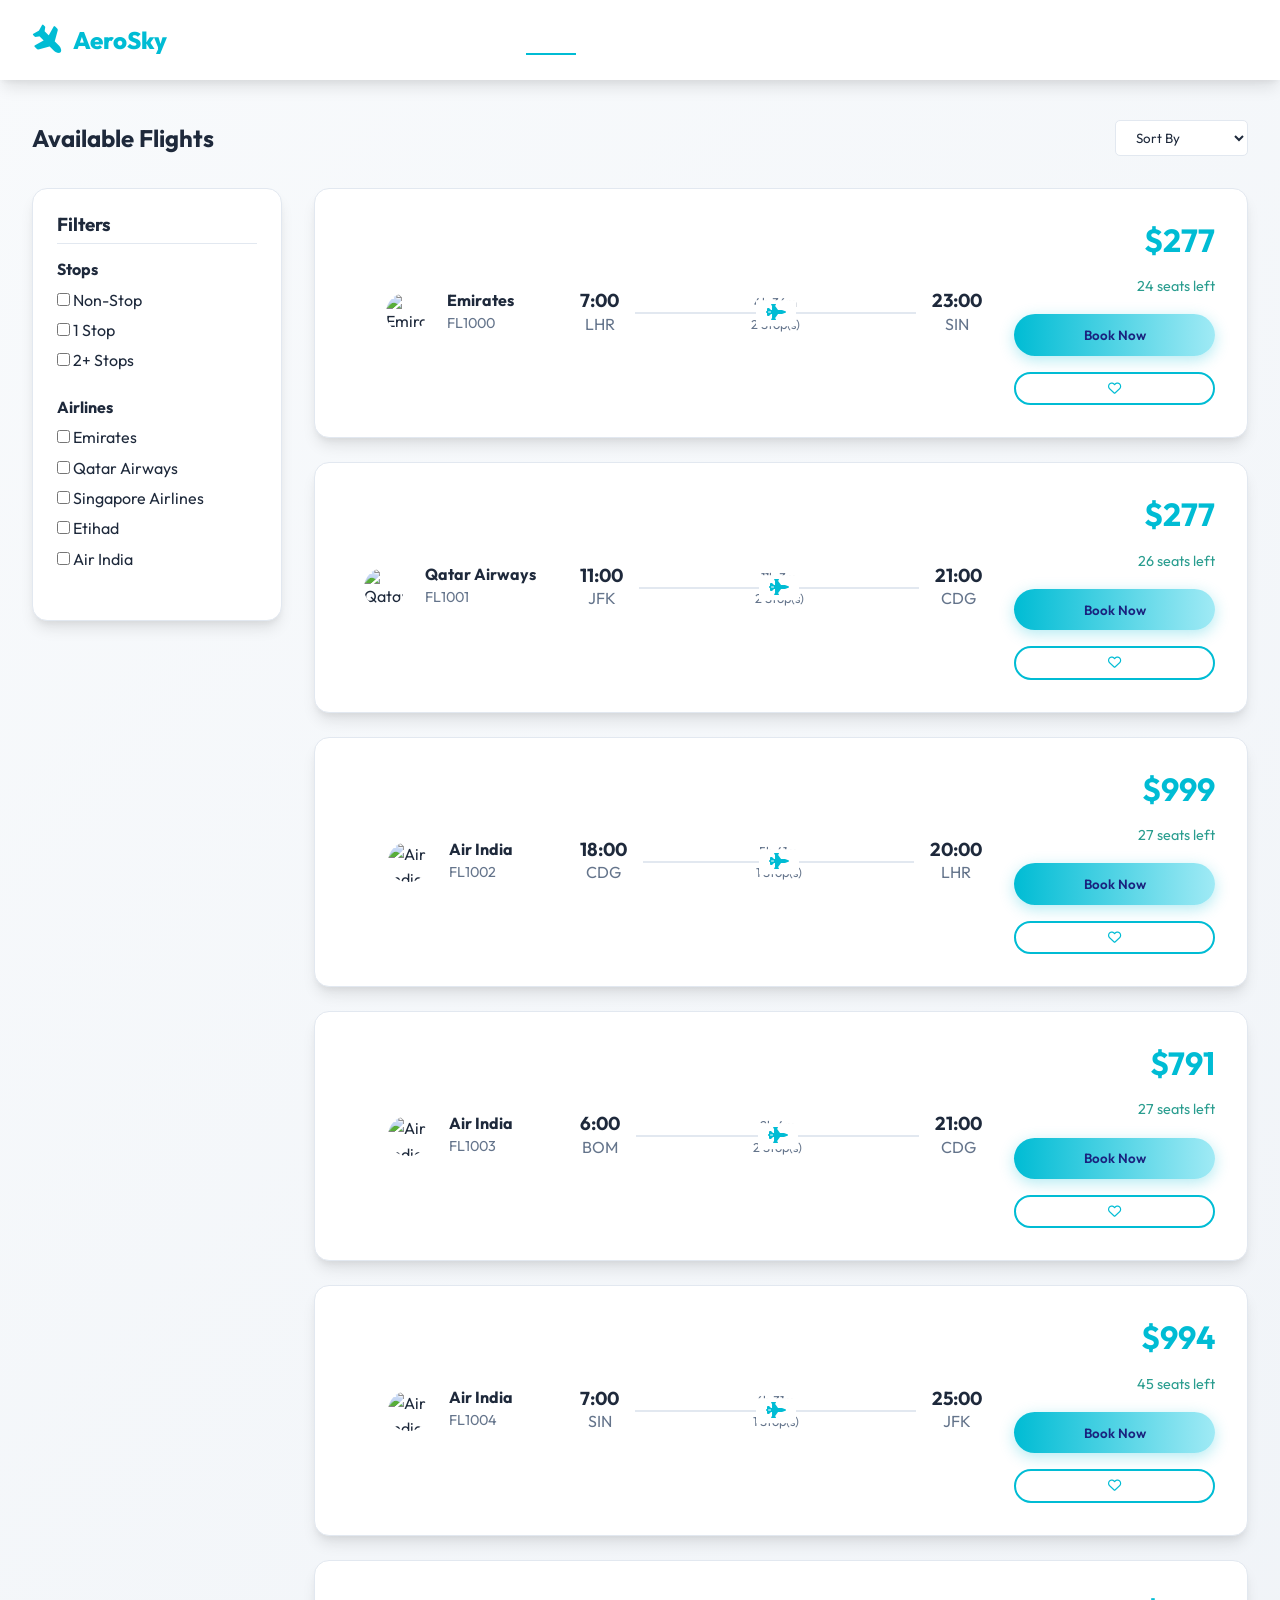
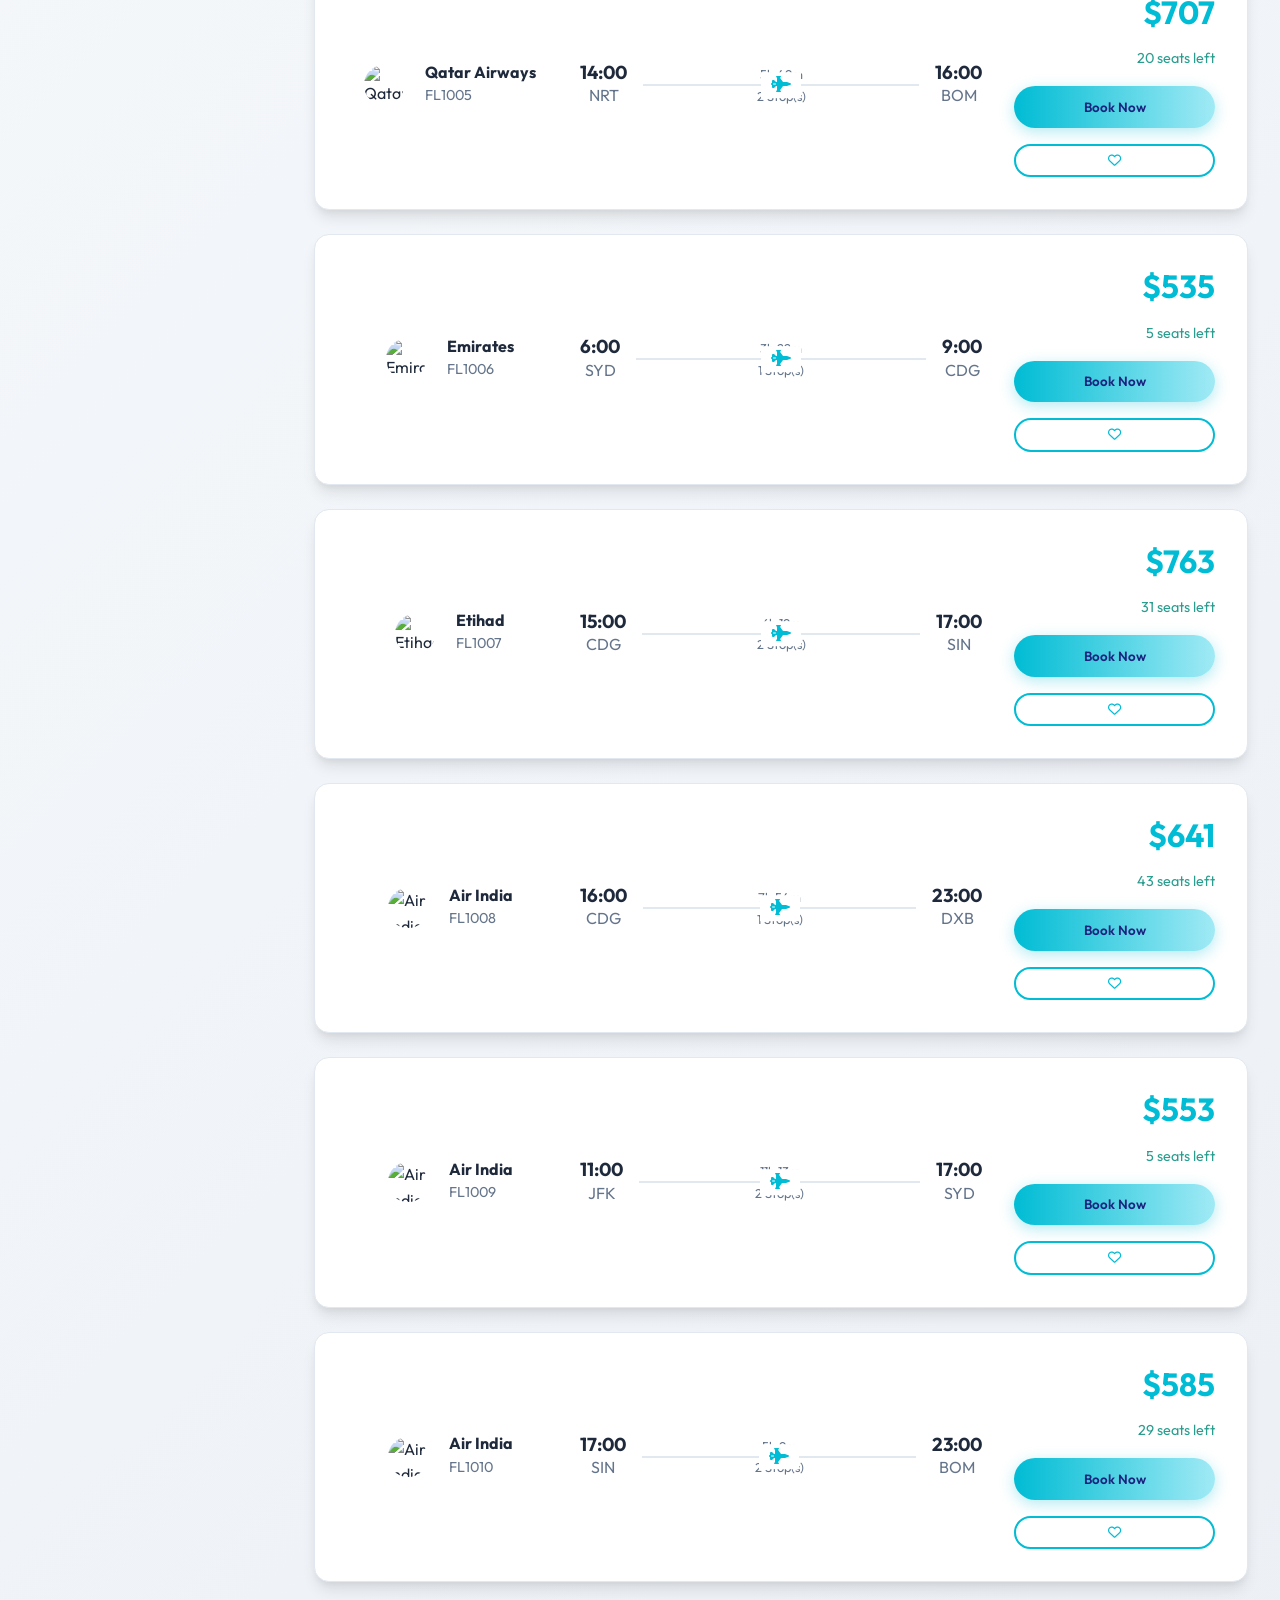
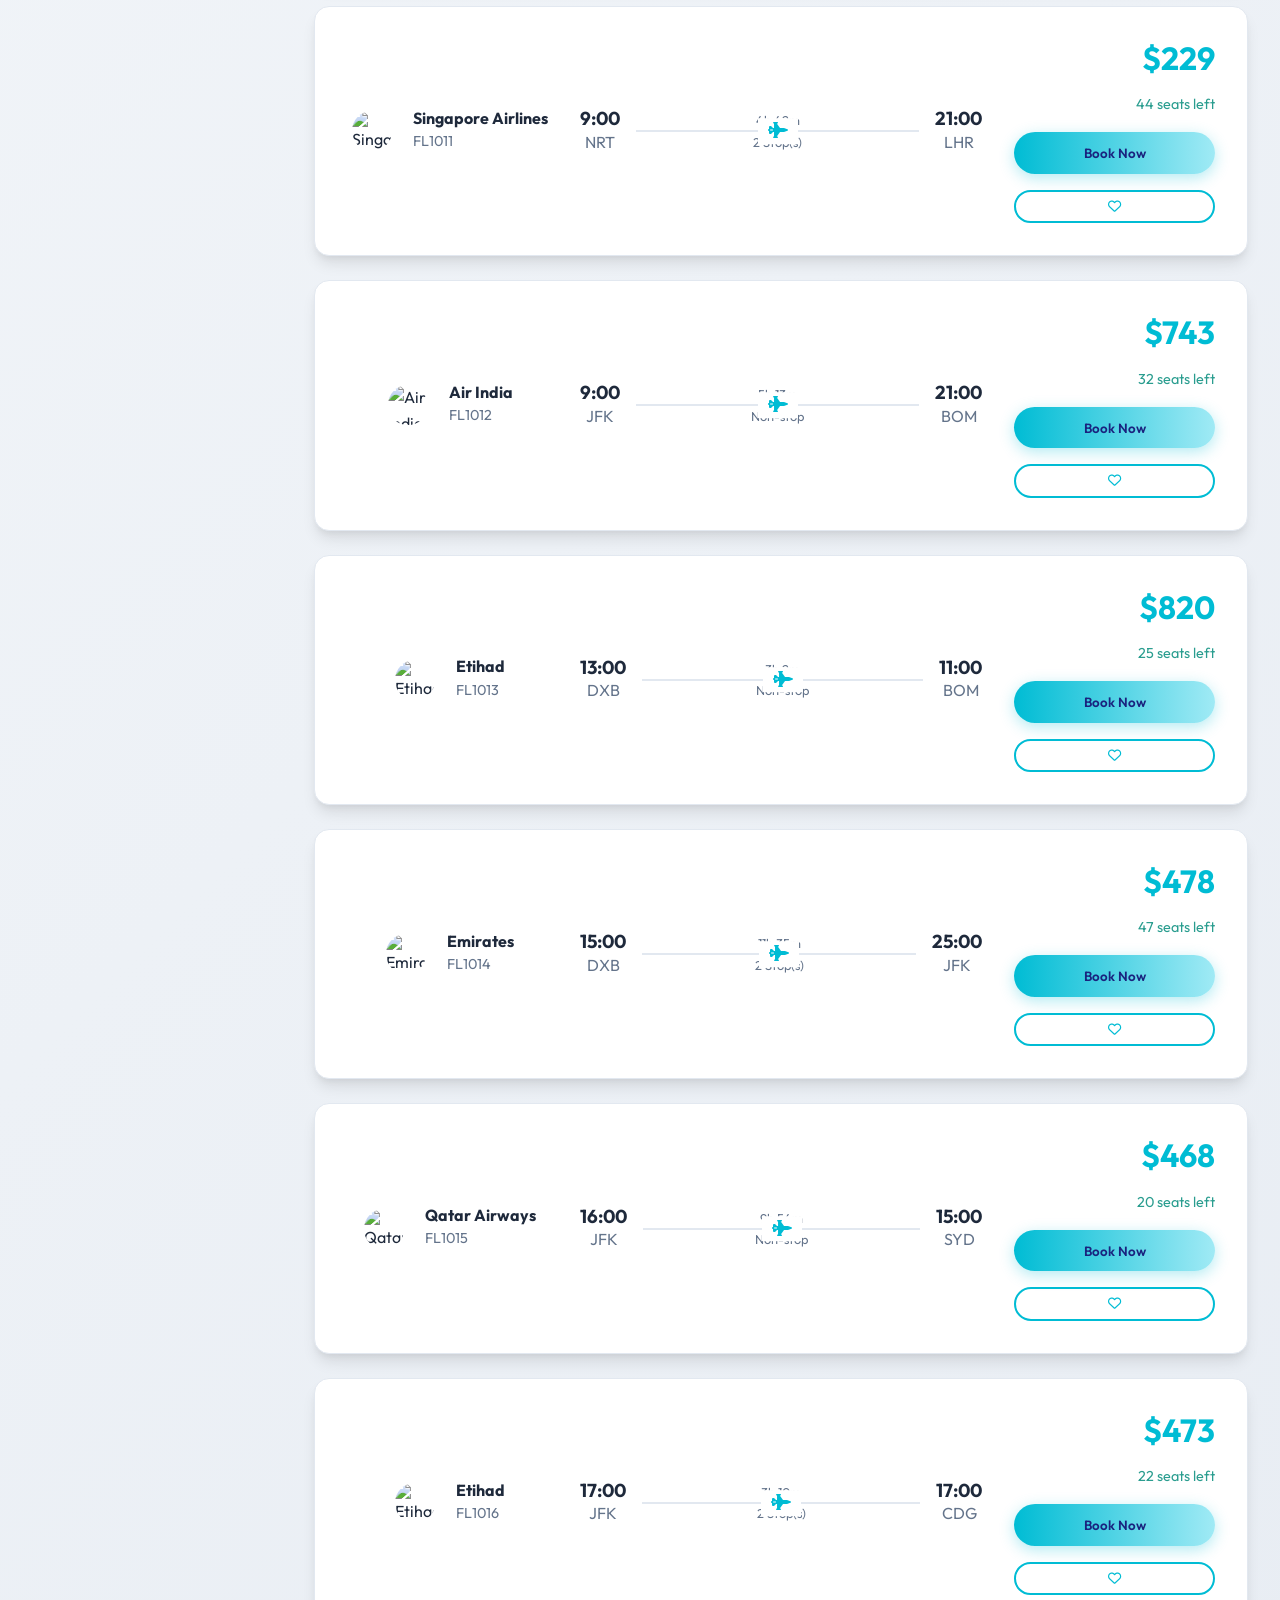
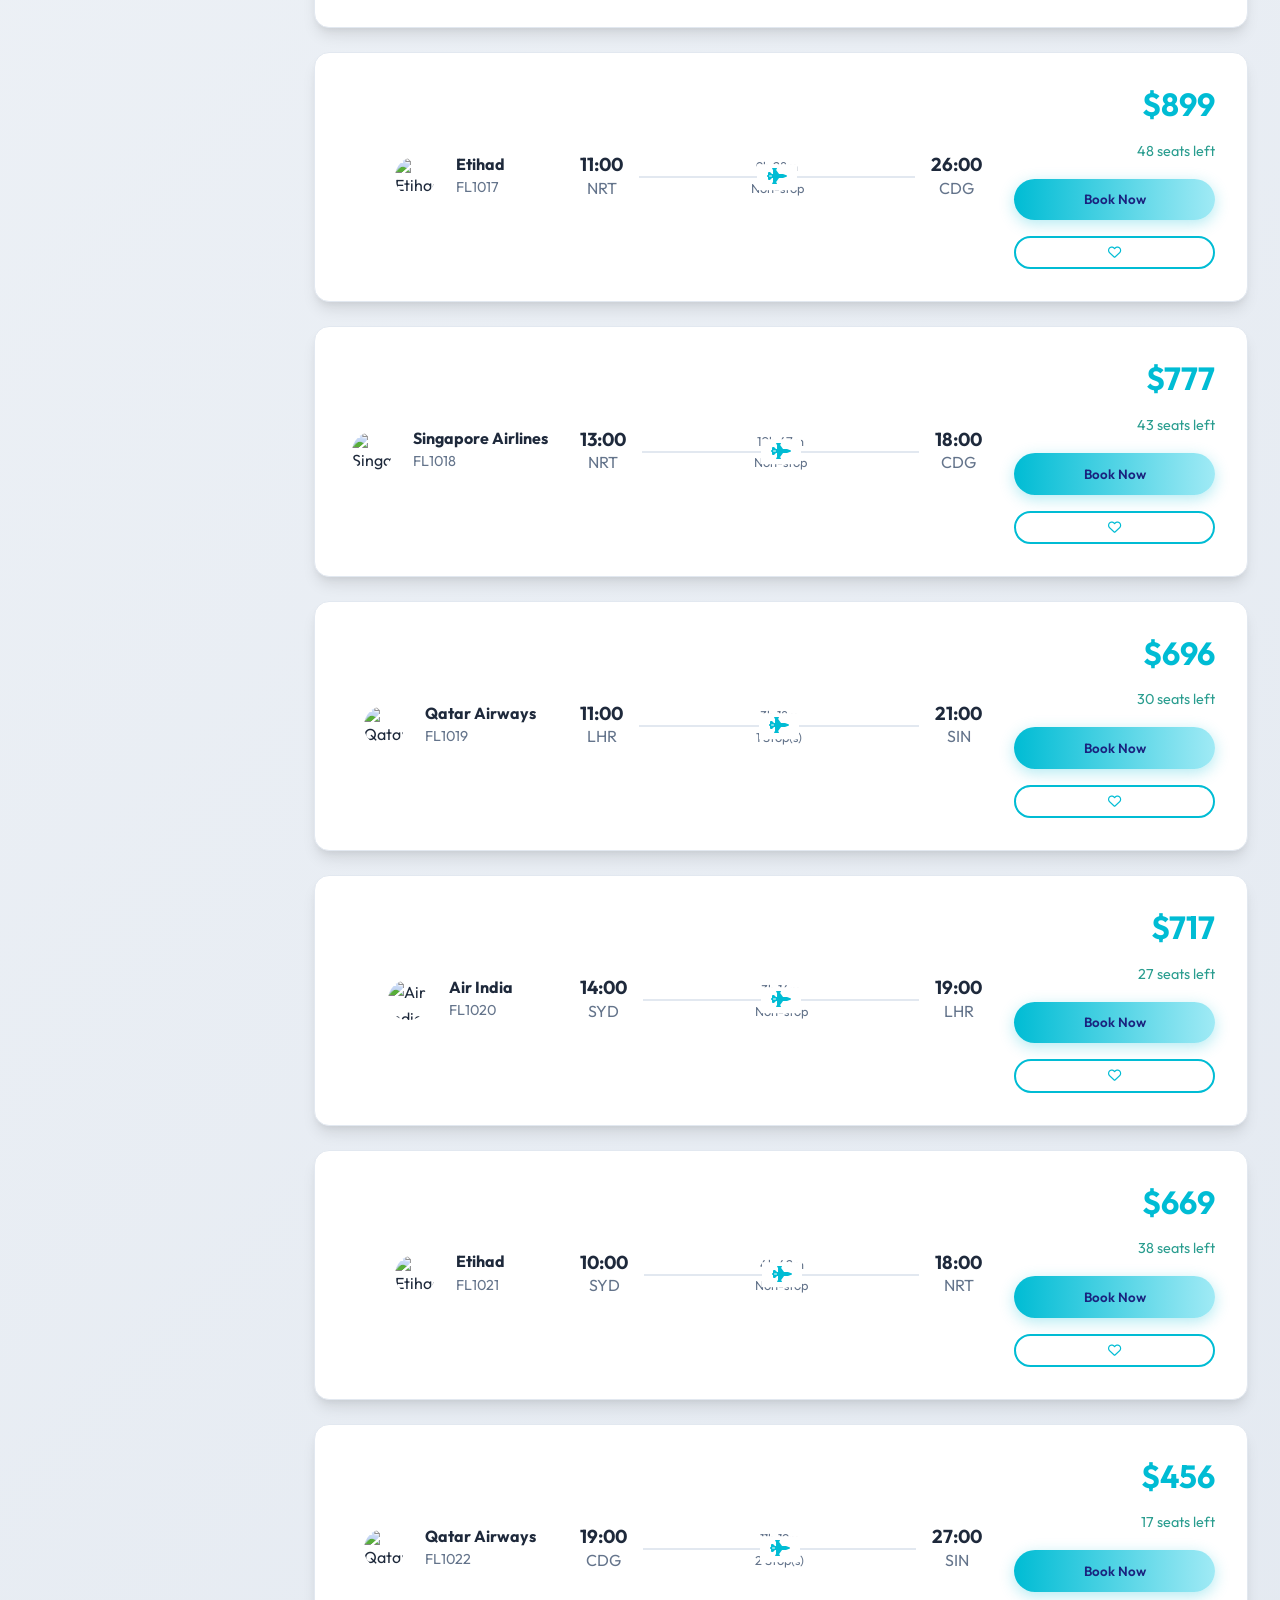
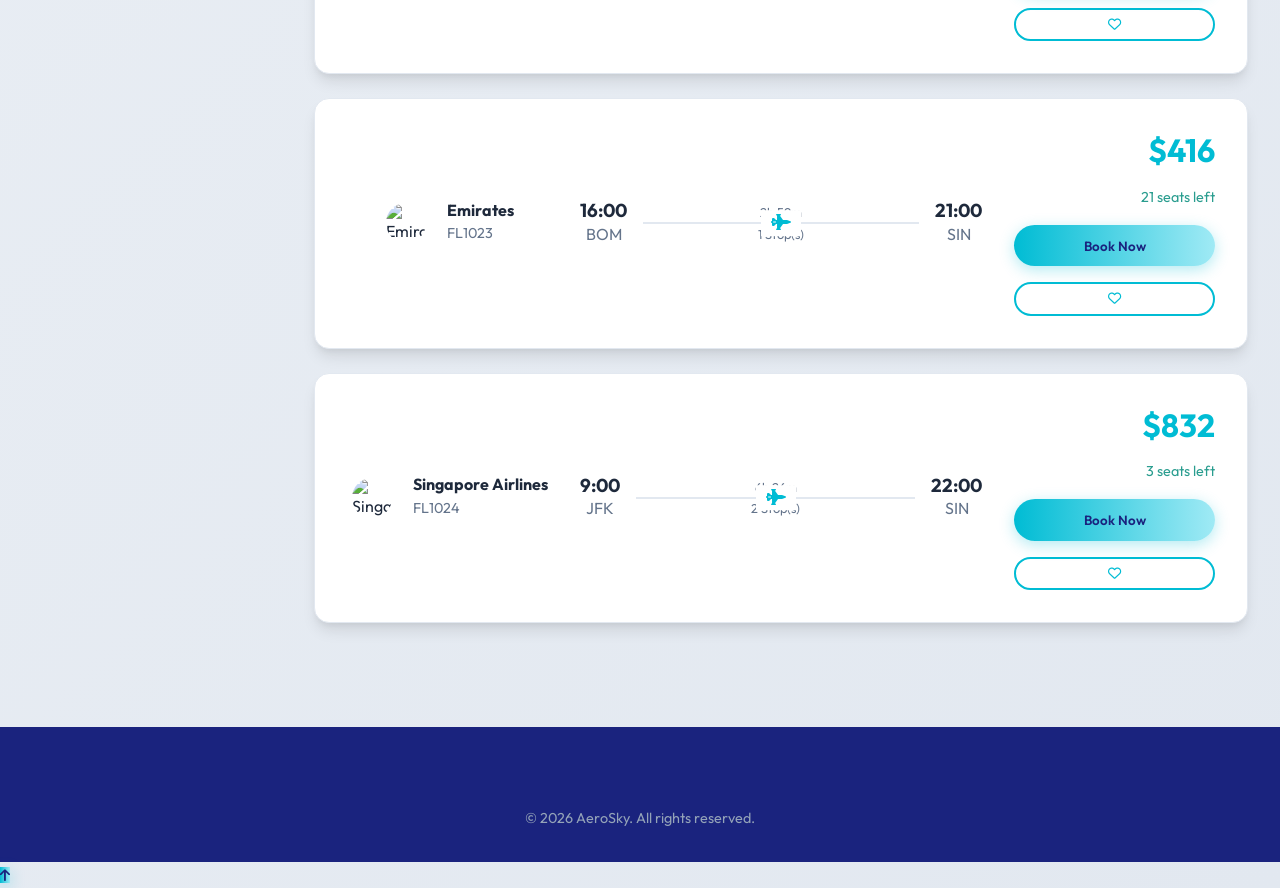
==== pages/flight-details.html @ c71b6618 "first commit" ====
<!DOCTYPE html>
<html lang="en">
<head>
    <meta charset="UTF-8">
    <meta name="viewport" content="width=device-width, initial-scale=1.0">
    <title>Flight Details | AeroSky</title>
    <link rel="stylesheet" href="../style.css">
</head>
<body id="flight-details-page">

    <!-- Navigation -->
    <nav class="navbar glassmorphism scrolled" style="background: var(--bg-secondary);">
        <div class="container">
            <a href="../index.html" class="logo">
                <i class="fa-solid fa-plane"></i> AeroSky
            </a>
            <ul class="nav-links">
                <li><a href="../index.html">Home</a></li>
                <li><a href="flights.html">Flights</a></li>
                <li><a href="offers.html">Offers</a></li>
                <li><a href="my-bookings.html">My Bookings</a></li>
                <li><a href="about.html">About</a></li>
                <li><a href="contact.html">Contact</a></li>
            </ul>
        </div>
    </nav>

    <div class="container" style="padding-top: 120px; padding-bottom: 5rem; min-height: 80vh;">
        <div style="display: flex; justify-content: space-between; align-items: center; margin-bottom: 2rem;">
            <h2 class="section-title" style="margin-bottom: 0;">Flight Details</h2>
            <a href="flights.html" class="btn btn-outline" style="padding: 0.5rem 1rem;"><i class="fa-solid fa-arrow-left"></i> Back to Results</a>
        </div>
        
        <div class="card" style="padding: 3rem; margin-bottom: 2rem;">
            <div id="detailed-flight-header" style="display: flex; justify-content: space-between; border-bottom: 1px solid var(--border-color); padding-bottom: 2rem; margin-bottom: 2rem;">
                <!-- Filled by JS -->
            </div>
            
            <div style="display: grid; grid-template-columns: repeat(auto-fit, minmax(300px, 1fr)); gap: 3rem;">
                <div>
                    <h3 style="margin-bottom: 1.5rem; color: var(--secondary-color)"><i class="fa-solid fa-plane-circle-check"></i> Aircraft & Terminal</h3>
                    <ul style="list-style: none; display: flex; flex-direction: column; gap: 1rem;">
                        <li style="display: flex; justify-content: space-between;"><strong>Aircraft Type:</strong> <span id="fd-aircraft">Boeing 777-300ER</span></li>
                        <li style="display: flex; justify-content: space-between;"><strong>Departure Terminal:</strong> <span id="fd-dep-term">T3</span></li>
                        <li style="display: flex; justify-content: space-between;"><strong>Arrival Terminal:</strong> <span id="fd-arr-term">T1</span></li>
                        <li style="display: flex; justify-content: space-between;"><strong>Boarding Gate:</strong> <span id="fd-gate">A15 (Estimated)</span></li>
                    </ul>
                </div>
                
                <div>
                    <h3 style="margin-bottom: 1.5rem; color: var(--secondary-color)"><i class="fa-solid fa-suitcase-rolling"></i> Baggage & Amenities</h3>
                    <ul style="list-style: none; display: flex; flex-direction: column; gap: 1rem;">
                        <li style="display: flex; justify-content: space-between;"><strong>Cabin Baggage:</strong> <span id="fd-cabin-bag">1 x 7kg</span></li>
                        <li style="display: flex; justify-content: space-between;"><strong>Check-in Baggage:</strong> <span id="fd-check-bag">2 x 23kg</span></li>
                        <li style="display: flex; justify-content: space-between;"><strong>In-flight Meal:</strong> <span id="fd-meal"><i class="fa-solid fa-check" style="color: var(--success-color)"></i> Included</span></li>
                        <li style="display: flex; justify-content: space-between;"><strong>Wi-Fi:</strong> <span id="fd-wifi"><i class="fa-solid fa-check" style="color: var(--success-color)"></i> Available (Paid)</span></li>
                    </ul>
                </div>
            </div>
            
            <div style="margin-top: 3rem; background: var(--bg-color); padding: 1.5rem; border-radius: 10px; border-left: 4px solid var(--secondary-color);">
                <h4>Cancellation Policy</h4>
                <p style="color: var(--text-secondary); font-size: 0.9rem; margin-top: 0.5rem;">Cancellations made within 24 hours of booking are fully refundable. Cancellations made up to 48 hours before departure incur a $50 fee. Tickets are non-refundable if cancelled less than 48 hours before departure.</p>
            </div>
            
            <div style="text-align: right; margin-top: 3rem;">
                <button id="btn-proceed-seat" class="btn btn-primary" style="padding: 1rem 3rem; font-size: 1.1rem;">Select Seats <i class="fa-solid fa-arrow-right"></i></button>
            </div>
        </div>
    </div>

    <!-- Footer -->
    <footer class="footer">
        <div class="container">
            <div class="footer-bottom" style="border-top: none; padding-top: 0">
                <p>&copy; 2026 AeroSky. All rights reserved.</p>
            </div>
        </div>
    </footer>

    <script src="../script.js"></script>
</body>
</html>
---- style.css ----
/* ==========================================================================
   FLIGHT BOOKING WEBSITE - GLOBAL STYLES
   ========================================================================== */

@import url('https://fonts.googleapis.com/css2?family=Outfit:wght@300;400;500;600;700;800&display=swap');
@import url('https://cdnjs.cloudflare.com/ajax/libs/font-awesome/6.4.0/css/all.min.css');

:root {
    /* Primary Colors (Premium Airline Vibes - Royal Blue & Vibrant Teal) */
    --primary-color: #1A237E; /* Deep Royal Blue */
    --primary-light: #283593;
    --secondary-color: #00BCD4; /* Vibrant Cyan/Teal */
    --secondary-hover: #80DEEA;
    --accent-color: #E63946; /* Error/Accent */
    --success-color: #2A9D8F;
    
    /* Light Theme */
    --text-primary: #1E293B;
    --text-secondary: #64748B;
    --bg-color: #F8FAFC;
    --bg-secondary: #FFFFFF;
    --border-color: #E2E8F0;
    --bg-gradient: linear-gradient(135deg, #F8FAFC 0%, #E2E8F0 100%);
    --glass-bg: rgba(255, 255, 255, 0.7);
    --glass-border: rgba(255, 255, 255, 0.5);
    --shadow-sm: 0 4px 6px -1px rgba(0, 0, 0, 0.1), 0 2px 4px -1px rgba(0, 0, 0, 0.06);
    --shadow-md: 0 10px 15px -3px rgba(0, 0, 0, 0.1), 0 4px 6px -2px rgba(0, 0, 0, 0.05);
    --shadow-lg: 0 20px 25px -5px rgba(0, 0, 0, 0.1), 0 10px 10px -5px rgba(0, 0, 0, 0.04);
    --shadow-hover: 0 20px 25px -5px rgba(0, 0, 0, 0.1), 0 10px 10px -5px rgba(0, 0, 0, 0.04);
    
    /* Typography */
    --font-primary: 'Outfit', sans-serif;
    
    /* Transitions */
    --transition-fast: 0.2s ease;
    --transition-normal: 0.3s ease;
    --transition-slow: 0.5s ease;
    
    /* Layout */
    --container-width: 1280px;
    --nav-height: 80px;
}

[data-theme="dark"] {
    --text-primary: #F8FAFC;
    --text-secondary: #94A3B8;
    --bg-color: #0F172A;
    --bg-secondary: #1E293B;
    --border-color: #334155;
    --bg-gradient: linear-gradient(135deg, #0F172A 0%, #1E293B 100%);
    --glass-bg: rgba(30, 41, 59, 0.7);
    --glass-border: rgba(255, 255, 255, 0.1);
    --shadow-sm: 0 1px 3px rgba(0,0,0,0.3);
    --shadow-md: 0 4px 6px -1px rgba(0,0,0,0.4);
    --shadow-lg: 0 10px 15px -3px rgba(0,0,0,0.5);
    --shadow-hover: 0 20px 25px -5px rgba(0,0,0,0.5), 0 10px 10px -5px rgba(0,0,0,0.3);
}

/* ==========================================================================
   RESET & BASE
   ========================================================================== */
* {
    margin: 0;
    padding: 0;
    box-sizing: border-box;
    font-family: var(--font-primary);
}

html {
    scroll-behavior: smooth;
}

body {
    font-family: var(--font-primary);
    background: var(--bg-gradient);
    color: var(--text-primary);
    line-height: 1.6;
    overflow-x: hidden;
    transition: background var(--transition-normal), color var(--transition-normal);
    min-height: 100vh;
}

a {
    text-decoration: none;
    color: inherit;
}

ul {
    list-style: none;
}

img {
    max-width: 100%;
    height: auto;
    display: block;
}

button, input, select, textarea {
    font-family: inherit;
    outline: none;
    border: none;
}

button {
    cursor: pointer;
}

/* ==========================================================================
   TYPOGRAPHY
   ========================================================================== */
h1, h2, h3, h4, h5, h6 {
    font-weight: 700;
    line-height: 1.2;
    color: var(--text-primary);
}

.section-title {
    font-size: 2.5rem;
    text-align: center;
    margin-bottom: 3rem;
    position: relative;
    padding-bottom: 1rem;
}

.section-title::after {
    content: '';
    position: absolute;
    bottom: 0;
    left: 50%;
    transform: translateX(-50%);
    width: 80px;
    height: 4px;
    background: var(--secondary-color);
    border-radius: 2px;
}

/* ==========================================================================
   UTILITY CLASSES & EFFECTS
   ========================================================================== */
.container {
    max-width: var(--container-width);
    margin: 0 auto;
    padding: 0 2rem;
}

.glassmorphism {
    background: var(--glass-bg);
    backdrop-filter: blur(12px);
    -webkit-backdrop-filter: blur(12px);
    border: 1px solid var(--glass-border);
    box-shadow: var(--shadow-md);
}

.card {
    background: var(--bg-secondary);
    border-radius: 15px;
    box-shadow: var(--shadow-md);
    overflow: hidden;
    border: 1px solid var(--border-color);
    transition: transform 0.3s cubic-bezier(0.175, 0.885, 0.32, 1.275), box-shadow 0.3s ease;
}

.card:hover {
    transform: translateY(-8px);
    box-shadow: var(--shadow-hover);
}

.btn {
    display: inline-flex;
    align-items: center;
    justify-content: center;
    gap: 0.5rem;
    padding: 0.8rem 2rem;
    border-radius: 50px;
    font-weight: 600;
    transition: all var(--transition-normal);
    position: relative;
    overflow: hidden;
}

.btn-primary {
    background: linear-gradient(270deg, var(--secondary-color), #A0EAF5, var(--secondary-color));
    background-size: 200% 200%;
    color: var(--primary-color);
    border: none;
    box-shadow: 0 4px 15px rgba(0, 188, 212, 0.3);
    animation: gradientShift 3s ease infinite;
    position: relative;
    overflow: hidden;
}

.btn-primary:hover {
    transform: translateY(-3px) scale(1.02);
    box-shadow: 0 8px 25px rgba(0, 188, 212, 0.5);
    background: linear-gradient(135deg, var(--secondary-hover), #A0EAF5);
}

.btn-outline {
    background: transparent;
    border: 2px solid var(--secondary-color);
    color: var(--secondary-color);
}

.btn-outline:hover {
    background: var(--secondary-color);
    color: var(--primary-color);
}

/* ==========================================================================
   ANIMATIONS
   ========================================================================== */
@keyframes fadeInUp {
    from { opacity: 0; transform: translateY(30px); }
    to { opacity: 1; transform: translateY(0); }
}

@keyframes slideLeft {
    from { opacity: 0; transform: translateX(-30px); }
    to { opacity: 1; transform: translateX(0); }
}

@keyframes slideRight {
    from { opacity: 0; transform: translateX(30px); }
    to { opacity: 1; transform: translateX(0); }
}

@keyframes float {
    0% { transform: translateY(0px); }
    50% { transform: translateY(-15px); }
    100% { transform: translateY(0px); }
}

@keyframes cloudMove {
    0% { background-position: 0% 50%; }
    100% { background-position: 100% 50%; }
}

@keyframes pulse {
    0% { box-shadow: 0 0 0 0 rgba(0, 188, 212, 0.4); }
    70% { box-shadow: 0 0 0 15px rgba(0, 188, 212, 0); }
    100% { box-shadow: 0 0 0 0 rgba(0, 188, 212, 0); }
}

@keyframes spin {
    0% { transform: rotate(0deg); }
    100% { transform: rotate(360deg); }
}

@keyframes twinkle {
    0%, 100% { opacity: 0; transform: scale(0.5); }
    50% { opacity: 1; transform: scale(1.2); box-shadow: 0 0 20px 5px rgba(255, 255, 255, 0.8); }
}

@keyframes floatLight {
    0% { transform: translate(0, 0); }
    33% { transform: translate(30px, -50px); }
    66% { transform: translate(-20px, 20px); }
    100% { transform: translate(0, 0); }
}

@keyframes gradientShift {
    0% { background-position: 0% 50%; }
    50% { background-position: 100% 50%; }
    100% { background-position: 0% 50%; }
}

@keyframes ripple-animation {
    to { transform: scale(4); opacity: 0; }
}

.text-gradient-animated {
    background: linear-gradient(270deg, var(--secondary-color), #A0EAF5, var(--secondary-color));
    background-size: 200% 200%;
    -webkit-background-clip: text;
    -webkit-text-fill-color: transparent;
    animation: gradientShift 3s ease infinite;
}

.ripple {
    position: absolute;
    border-radius: 50%;
    transform: scale(0);
    animation: ripple-animation 0.6s linear;
    background-color: rgba(255, 255, 255, 0.5);
    pointer-events: none;
}

.sparkle {
    position: absolute;
    width: 4px;
    height: 4px;
    background-color: white;
    border-radius: 50%;
    z-index: 1;
    animation: twinkle infinite ease-in-out;
}

.glow-orb {
    position: absolute;
    border-radius: 50%;
    filter: blur(80px);
    z-index: 0;
    opacity: 0.6;
    animation: floatLight 10s infinite ease-in-out;
}

.animate-fade-in { opacity: 0; transform: translateY(30px); transition: opacity 0.8s ease, transform 0.8s ease; }
.animate-fade-in.is-visible { opacity: 1; transform: translateY(0); }

.animate-slide-up { opacity: 0; transform: translateY(50px); transition: opacity 0.8s ease, transform 0.8s ease; }
.animate-slide-up.is-visible { opacity: 1; transform: translateY(0); }

.animate-zoom-in { opacity: 0; transform: scale(0.9); transition: opacity 0.8s ease, transform 0.8s ease; }
.animate-zoom-in.is-visible { opacity: 1; transform: scale(1); }

.animate-slide-left { opacity: 0; transform: translateX(-30px); transition: opacity 0.8s ease, transform 0.8s ease; }
.animate-slide-left.is-visible { opacity: 1; transform: translateX(0); }

.animate-slide-right { opacity: 0; transform: translateX(30px); transition: opacity 0.8s ease, transform 0.8s ease; }
.animate-slide-right.is-visible { opacity: 1; transform: translateX(0); }

.animate-float { animation: float 4s ease-in-out infinite; }

/* Delay classes */
.delay-100 { animation-delay: 0.1s; }
.delay-200 { animation-delay: 0.2s; }
.delay-300 { animation-delay: 0.3s; }
.delay-400 { animation-delay: 0.4s; }
.delay-500 { animation-delay: 0.5s; }

/* ==========================================================================
   NAVIGATION BAR
   ========================================================================== */
.navbar {
    position: fixed;
    top: 0;
    left: 0;
    width: 100%;
    height: var(--nav-height);
    z-index: 1000;
    transition: all var(--transition-normal);
}

.navbar.scrolled {
    background: var(--glass-bg);
    backdrop-filter: blur(12px);
    -webkit-backdrop-filter: blur(12px);
    border-bottom: 1px solid var(--glass-border);
    box-shadow: var(--shadow-md);
}

.navbar .container {
    display: flex;
    justify-content: space-between;
    align-items: center;
    height: 100%;
}

.logo {
    display: flex;
    align-items: center;
    gap: 0.5rem;
    font-size: 1.5rem;
    font-weight: 800;
    color: var(--secondary-color);
}

.logo i {
    font-size: 1.8rem;
    transform: rotate(45deg);
}

.nav-links {
    display: flex;
    gap: 2rem;
}

.nav-links li a {
    font-weight: 500;
    font-size: 1.05rem;
    position: relative;
    transition: color var(--transition-normal);
}

.navbar:not(.scrolled) .nav-links li a {
    color: #FFFFFF;
}

.navbar.scrolled .nav-links li a {
    color: var(--text-primary);
}

.nav-links li a::after {
    content: '';
    position: absolute;
    bottom: -5px;
    left: 0;
    width: 0;
    height: 2px;
    background: var(--secondary-color);
    transition: width var(--transition-normal);
}

.nav-links li a:hover::after,
.nav-links li a.active::after {
    width: 100%;
}

.nav-actions {
    display: flex;
    align-items: center;
    gap: 1.5rem;
}

.theme-toggle {
    background: none;
    font-size: 1.2rem;
    color: inherit;
    transition: color var(--transition-normal);
}

.navbar:not(.scrolled) .theme-toggle {
    color: #FFFFFF;
}

.navbar.scrolled .theme-toggle {
    color: var(--text-primary);
}

.hamburger {
    display: none;
    background: none;
    font-size: 1.5rem;
    color: inherit;
}

/* ==========================================================================
   PAGE SPECIFIC BACKGROUNDS
   ========================================================================== */
#my-bookings-page {
    background: linear-gradient(rgba(15, 23, 42, 0.8), rgba(15, 23, 42, 0.9)), url('https://images.unsplash.com/photo-1436491865332-7a61a109cc05?auto=format&fit=crop&w=1920&q=80') no-repeat center center fixed;
    background-size: cover;
}

[data-theme="light"] #my-bookings-page, 
html:not([data-theme="dark"]) #my-bookings-page {
    background: linear-gradient(rgba(248, 250, 252, 0.7), rgba(248, 250, 252, 0.9)), url('https://images.unsplash.com/photo-1436491865332-7a61a109cc05?auto=format&fit=crop&w=1920&q=80') no-repeat center center fixed;
    background-size: cover;
}

/* ==========================================================================
   SPLASH SCREEN & MOUSE FOLLOWER
   ========================================================================== */
#splash-screen {
    position: fixed;
    top: 0; left: 0; width: 100vw; height: 100vh;
    background: var(--bg-color);
    z-index: 9999;
    display: flex;
    justify-content: center;
    align-items: center;
    transition: opacity 0.8s cubic-bezier(0.8, 0, 0.2, 1), visibility 0.8s;
}

.splash-logo {
    font-size: 4rem;
    color: var(--secondary-color);
    display: flex;
    flex-direction: column;
    align-items: center;
    animation: float 2s ease-in-out infinite, pulse 2s infinite;
}

.mouse-follower {
    position: fixed;
    top: 0; left: 0;
    width: 20px; height: 20px;
    background: rgba(0, 188, 212, 0.4);
    border-radius: 50%;
    pointer-events: none;
    z-index: 9998;
    transform: translate(-50%, -50%);
    transition: width 0.3s ease, height 0.3s ease, background 0.3s ease, border 0.3s ease;
    mix-blend-mode: screen;
}

.mouse-follower.active {
    width: 50px; height: 50px;
    background: rgba(0, 188, 212, 0.1);
    border: 2px solid var(--secondary-color);
    box-shadow: 0 0 15px rgba(0, 188, 212, 0.3);
}

/* ==========================================================================
   UX ENHANCEMENTS (PHASE 5)
   ========================================================================== */
.autocomplete-list {
    position: absolute;
    top: 100%; left: 0; right: 0;
    background: var(--bg-secondary);
    border: 1px solid var(--border-color);
    border-radius: 8px;
    box-shadow: var(--shadow-md);
    z-index: 1000;
    list-style: none;
    max-height: 200px;
    overflow-y: auto;
    display: none;
}
.autocomplete-list li {
    padding: 0.8rem 1rem;
    cursor: pointer;
    transition: background 0.2s;
    display: flex;
    align-items: center;
    gap: 10px;
}
.autocomplete-list li:hover {
    background: var(--border-color);
}
.autocomplete-list li i {
    color: var(--secondary-color);
}

.passenger-popup {
    position: absolute;
    top: 100%; left: 0; width: 250px;
    background: var(--bg-secondary);
    border: 1px solid var(--border-color);
    border-radius: 8px;
    box-shadow: var(--shadow-md);
    z-index: 1000;
    padding: 1rem;
    display: none;
}
.passenger-popup.active { display: block; }
.p-row {
    display: flex; justify-content: space-between; align-items: center;
    margin-bottom: 1rem;
}
.p-controls { display: flex; align-items: center; gap: 10px; }
.p-btn {
    width: 28px; height: 28px;
    border-radius: 50%;
    border: 1px solid var(--secondary-color);
    background: transparent;
    color: var(--secondary-color);
    cursor: pointer;
    display: flex; justify-content: center; align-items: center;
    font-size: 1.2rem;
    transition: all 0.2s;
}
.p-btn:hover { background: var(--secondary-color); color: var(--primary-color); }

/* ==========================================================================
   FOOTER
   ========================================================================== */
.footer {
    background: var(--primary-color);
    color: #FFFFFF;
    padding: 5rem 0 2rem;
}

.footer-grid {
    display: grid;
    grid-template-columns: repeat(auto-fit, minmax(250px, 1fr));
    gap: 3rem;
    margin-bottom: 3rem;
}

.footer-col h3 {
    color: #FFFFFF;
    margin-bottom: 1.5rem;
    font-size: 1.2rem;
}

.footer-col p {
    color: #94A3B8;
    margin-bottom: 1rem;
}

.footer-links {
    display: flex;
    flex-direction: column;
    gap: 0.8rem;
}

.footer-links a {
    color: #94A3B8;
    transition: color var(--transition-normal);
}

.footer-links a:hover {
    color: var(--secondary-color);
    padding-left: 5px;
}

.social-links {
    display: flex;
    gap: 1rem;
    margin-top: 1.5rem;
}

.social-links a {
    display: flex;
    align-items: center;
    justify-content: center;
    width: 40px;
    height: 40px;
    border-radius: 50%;
    background: rgba(255, 255, 255, 0.1);
    color: #FFFFFF;
    transition: all var(--transition-normal);
}

.social-links a:hover {
    background: var(--secondary-color);
    transform: translateY(-3px);
}

.newsletter-form {
    display: flex;
    margin-top: 1rem;
}

.newsletter-form input {
    flex: 1;
    padding: 0.8rem;
    border-radius: 5px 0 0 5px;
    border: none;
}

.newsletter-form button {
    border-radius: 0 5px 5px 0;
    padding: 0.8rem 1.5rem;
}

.footer-bottom {
    text-align: center;
    padding-top: 2rem;
    border-top: 1px solid rgba(255, 255, 255, 0.1);
    color: #94A3B8;
    font-size: 0.9rem;
}

/* ==========================================================================
   TOAST NOTIFICATION & LOADER
   ========================================================================== */
.toast-container {
    position: fixed;
    bottom: 2rem;
    right: 2rem;
    z-index: 9999;
    display: flex;
    flex-direction: column;
    gap: 1rem;
}

.toast {
    background: var(--bg-secondary);
    color: var(--text-primary);
    padding: 1rem 1.5rem;
    border-radius: 8px;
    box-shadow: var(--shadow-lg);
    display: flex;
    align-items: center;
    gap: 1rem;
    transform: translateX(120%);
    transition: transform var(--transition-normal);
    border-left: 4px solid var(--success-color);
}

.toast.show {
    transform: translateX(0);
}

.toast.error {
    border-left-color: var(--accent-color);
}

.toast i {
    font-size: 1.2rem;
}

.toast.success i { color: var(--success-color); }
.toast.error i { color: var(--accent-color); }

/* Global Loader */
.loader-wrapper {
    position: fixed;
    top: 0;
    left: 0;
    width: 100%;
    height: 100%;
    background: var(--bg-color);
    z-index: 99999;
    display: flex;
    flex-direction: column;
    justify-content: center;
    align-items: center;
    transition: opacity 0.5s ease;
}

.loader-wrapper.hidden {
    opacity: 0;
    pointer-events: none;
}

.plane-loader {
    font-size: 3rem;
    color: var(--secondary-color);
    animation: float 2s infinite ease-in-out;
}

.loader-text {
    margin-top: 1rem;
    font-weight: 600;
    letter-spacing: 2px;
    color: var(--text-primary);
}

/* Back to Top */
.back-to-top {
    position: fixed;
    bottom: 2rem;
    right: 2rem;
    width: 50px;
    height: 50px;
    background: var(--secondary-color);
    color: var(--primary-color);
    border-radius: 50%;
    display: flex;
    align-items: center;
    justify-content: center;
    font-size: 1.2rem;
    box-shadow: var(--shadow-md);
    z-index: 999;
    opacity: 0;
    pointer-events: none;
    transform: translateY(20px);
    transition: all var(--transition-normal);
}

.back-to-top.show {
    opacity: 1;
    pointer-events: all;
    transform: translateY(0);
}

.back-to-top:hover {
    transform: translateY(-5px);
}

/* ==========================================================================
   RESPONSIVE DESIGN (GLOBAL)
   ========================================================================== */
@media (max-width: 992px) {
    .nav-links {
        display: none; /* Mobile menu will handle this */
    }
    
    .hamburger {
        display: block;
    }
}

@media (max-width: 768px) {
    .section-title {
        font-size: 2rem;
    }
    
    .footer-grid {
        grid-template-columns: 1fr;
    }
}

/* ==========================================================================
   FORMS & SEARCH
   ========================================================================== */
.search-container {
    background: var(--glass-bg);
    backdrop-filter: blur(16px);
    -webkit-backdrop-filter: blur(16px);
    border: 1px solid var(--glass-border);
    border-radius: 20px;
    padding: 2rem;
    box-shadow: var(--shadow-lg);
    margin-top: -100px; /* Overlap hero */
    position: relative;
    z-index: 10;
}

.trip-type {
    display: flex;
    gap: 1.5rem;
    margin-bottom: 2rem;
    border-bottom: 1px solid var(--border-color);
    padding-bottom: 1rem;
}

.radio-group {
    display: flex;
    align-items: center;
    gap: 0.5rem;
    cursor: pointer;
}

.radio-group input[type="radio"] {
    accent-color: var(--secondary-color);
    width: 1.2rem;
    height: 1.2rem;
}

.search-grid {
    display: grid;
    grid-template-columns: repeat(auto-fit, minmax(200px, 1fr));
    gap: 1.5rem;
}

.input-group {
    display: flex;
    flex-direction: column;
    gap: 0.5rem;
}

.input-group label {
    font-size: 0.9rem;
    font-weight: 600;
    color: var(--text-secondary);
}

.input-wrapper {
    position: relative;
    display: flex;
    align-items: center;
}

.input-wrapper i {
    position: absolute;
    left: 1rem;
    color: var(--secondary-color);
}

.input-wrapper input,
.input-wrapper select {
    width: 100%;
    padding: 1rem 1rem 1rem 3rem;
    background: var(--bg-color);
    border: 1px solid var(--border-color);
    border-radius: 8px;
    color: var(--text-primary);
    font-size: 1rem;
    transition: all var(--transition-normal);
}

.input-wrapper input:focus,
.input-wrapper select:focus {
    border-color: var(--secondary-color);
    box-shadow: 0 0 0 3px rgba(0, 188, 212, 0.15);
}

/* ==========================================================================
   CARDS & LISTINGS
   ========================================================================== */

.dest-card {
    position: relative;
    cursor: pointer;
}

.dest-img {
    height: 250px;
    width: 100%;
    object-fit: cover;
    transition: transform var(--transition-slow);
}

.dest-card:hover .dest-img {
    transform: scale(1.1);
}

.dest-content {
    padding: 1.5rem;
    position: absolute;
    bottom: 0;
    left: 0;
    width: 100%;
    background: linear-gradient(to top, rgba(0,0,0,0.8), transparent);
    color: white;
}

.flight-card {
    display: grid;
    grid-template-columns: 1fr 2fr 1fr;
    gap: 2rem;
    padding: 2rem;
    align-items: center;
    margin-bottom: 1.5rem;
}

.airline-info {
    display: flex;
    align-items: center;
    gap: 1rem;
}

.airline-logo {
    width: 50px;
    height: 50px;
    border-radius: 50%;
    background: #fff;
    padding: 5px;
    object-fit: contain;
}

.flight-time-info {
    display: flex;
    align-items: center;
    justify-content: space-between;
    text-align: center;
    position: relative;
}

.flight-line {
    flex: 1;
    height: 2px;
    background: var(--border-color);
    margin: 0 1rem;
    position: relative;
}

.flight-line::after {
    content: '\f0fb';
    font-family: 'Font Awesome 6 Free';
    font-weight: 900;
    position: absolute;
    top: 50%;
    left: 50%;
    transform: translate(-50%, -50%);
    color: var(--secondary-color);
    background: var(--bg-secondary);
    padding: 0 10px;
}

.flight-price-info {
    text-align: right;
    display: flex;
    flex-direction: column;
    gap: 1rem;
}

/* ==========================================================================
   SEAT SELECTION
   ========================================================================== */
.plane-layout {
    background: var(--bg-secondary);
    border-radius: 50px 50px 20px 20px;
    padding: 3rem;
    max-width: 400px;
    margin: 0 auto;
    border: 2px solid var(--border-color);
    box-shadow: var(--shadow-lg);
}

.seat-row {
    display: flex;
    justify-content: center;
    gap: 1rem;
    margin-bottom: 1rem;
}

.aisle {
    width: 30px;
    text-align: center;
    color: var(--text-secondary);
    display: flex;
    align-items: center;
    justify-content: center;
}

.seat {
    width: 40px;
    height: 40px;
    border-radius: 8px 8px 4px 4px;
    border: 2px solid var(--secondary-color);
    cursor: pointer;
    display: flex;
    align-items: center;
    justify-content: center;
    font-size: 0.8rem;
    font-weight: 600;
    transition: all var(--transition-fast);
    background: var(--bg-color);
    color: var(--text-primary);
}

.seat:hover:not(.occupied) {
    background: var(--secondary-hover);
    color: var(--primary-color);
}

.seat.selected {
    background: var(--secondary-color);
    color: var(--primary-color);
}

.seat.occupied {
    background: var(--border-color);
    border-color: var(--border-color);
    color: var(--text-secondary);
    cursor: not-allowed;
    opacity: 0.5;
}

/* Mobile responsive for flight cards */
@media (max-width: 768px) {
    .flight-card {
        grid-template-columns: 1fr;
        gap: 1rem;
        text-align: center;
    }
    .flight-price-info {
        text-align: center;
    }
    }
    .airline-info {
        justify-content: center;
    }
}

/* ==========================================================================
   MODAL
   ========================================================================== */
.modal-overlay {
    position: fixed;
    top: 0;
    left: 0;
    width: 100%;
    height: 100%;
    background: rgba(0, 0, 0, 0.6);
    backdrop-filter: blur(5px);
    z-index: 99999;
    display: flex;
    justify-content: center;
    align-items: center;
    opacity: 0;
    pointer-events: none;
    transition: opacity var(--transition-normal);
}

.modal-overlay.active {
    opacity: 1;
    pointer-events: auto;
}

.modal-content {
    background: var(--bg-secondary);
    padding: 3rem;
    border-radius: 20px;
    box-shadow: var(--shadow-lg);
    text-align: center;
    transform: scale(0.8) translateY(30px);
    transition: transform 0.4s cubic-bezier(0.175, 0.885, 0.32, 1.275);
    max-width: 400px;
    width: 90%;
    border: 1px solid var(--border-color);
}

.modal-overlay.active .modal-content {
    transform: scale(1) translateY(0);
}

.modal-icon {
    font-size: 4rem;
    color: var(--success-color);
    margin-bottom: 1.5rem;
}
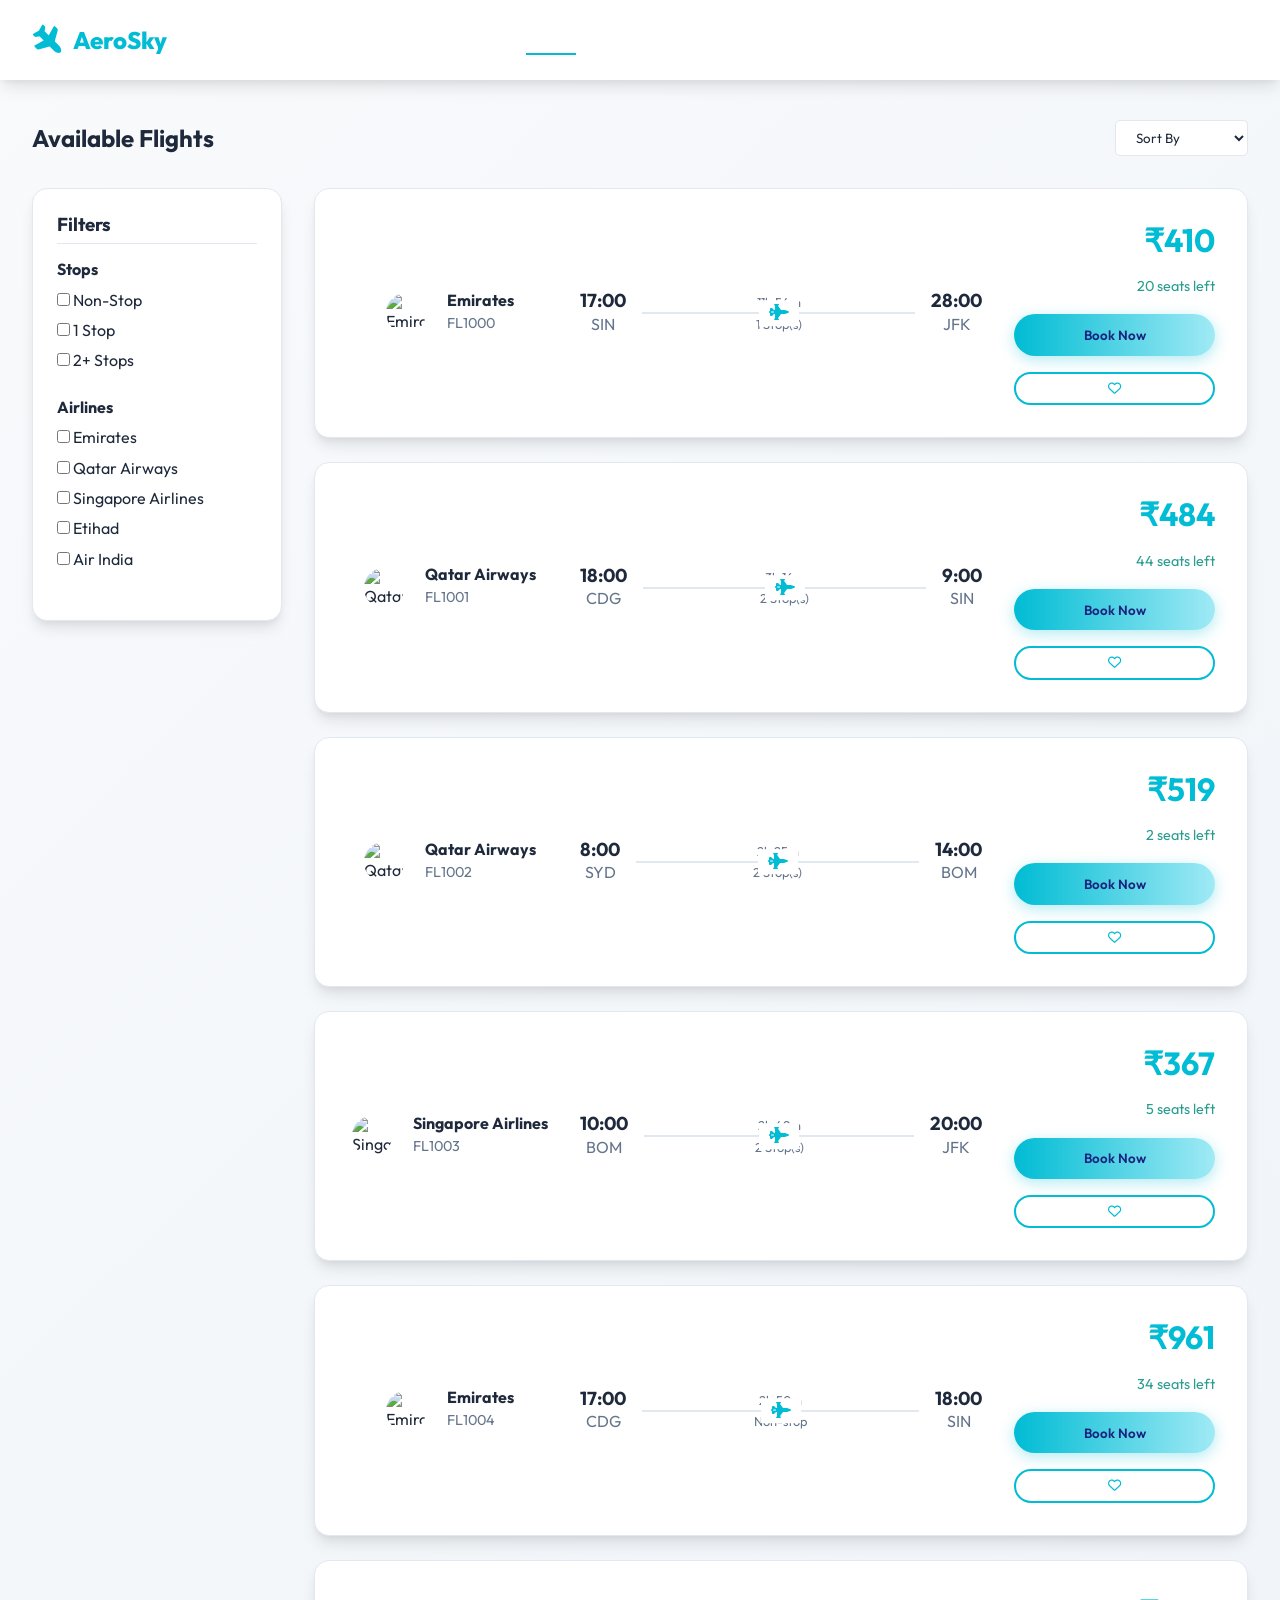
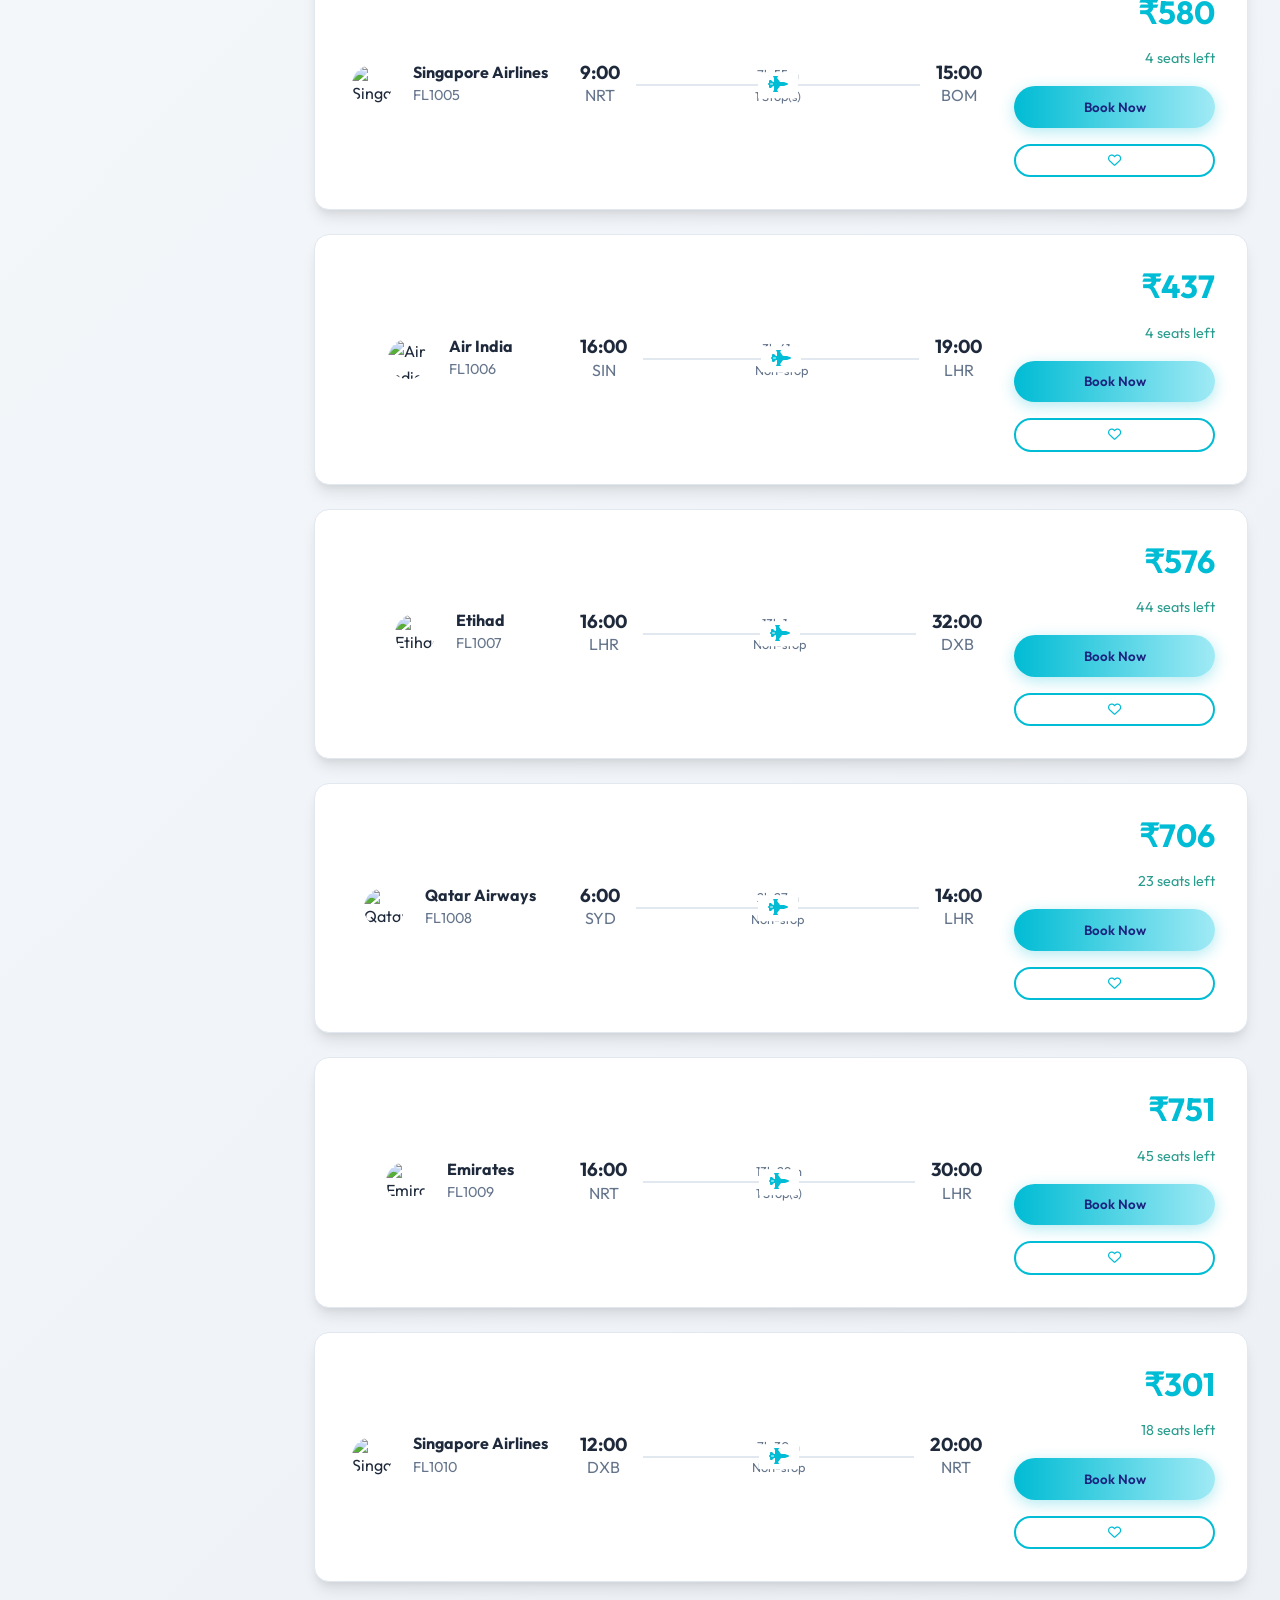
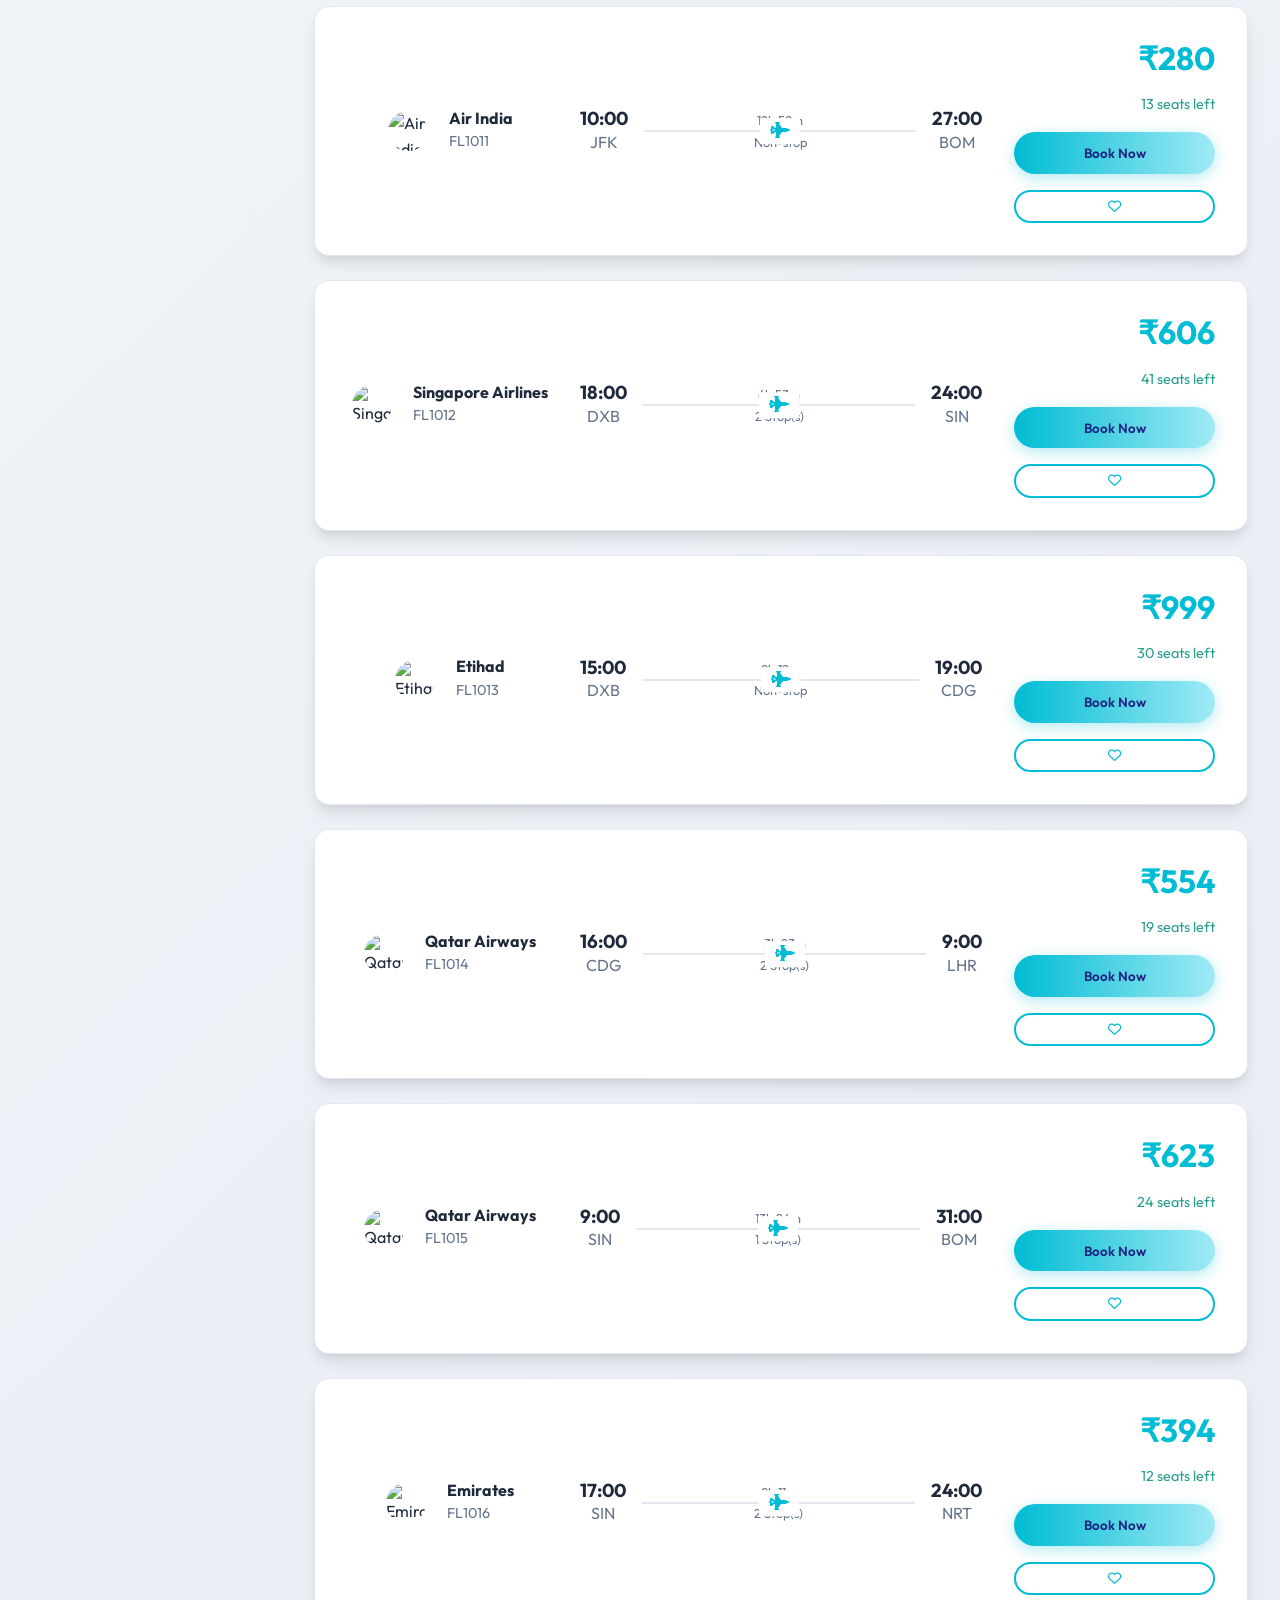
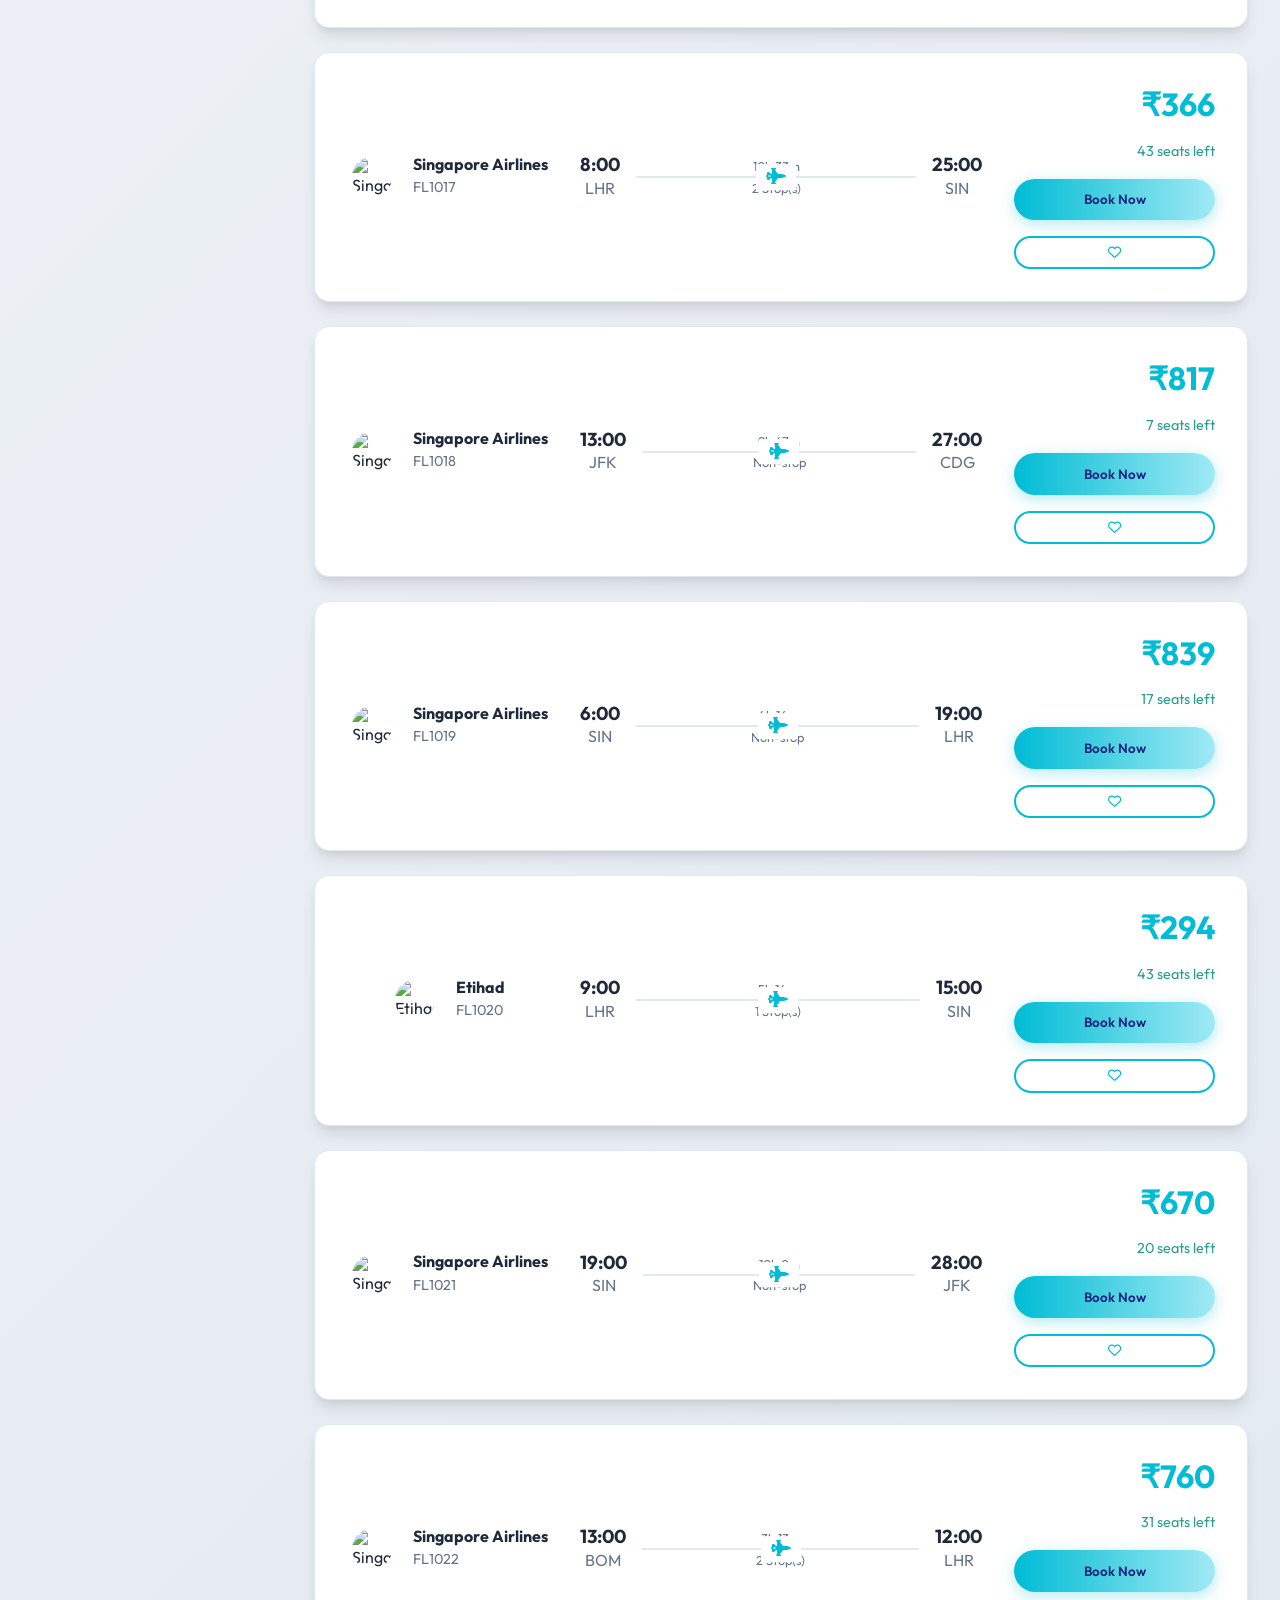
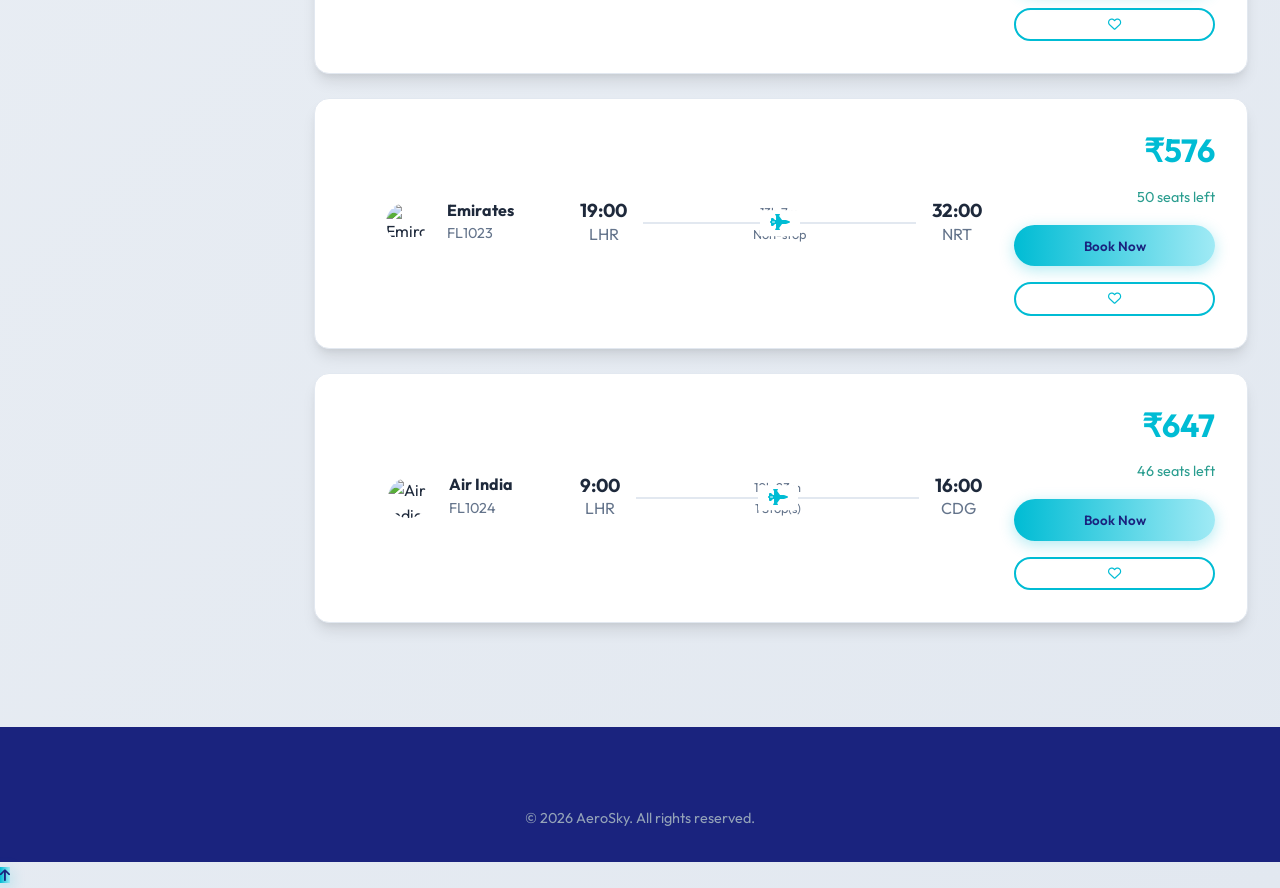
==== commit 9ab0a1b9: "Update currency to Indian Rupees" ====
--- a/pages/flight-details.html
+++ b/pages/flight-details.html
@@ -60,7 +60,7 @@
             
             <div style="margin-top: 3rem; background: var(--bg-color); padding: 1.5rem; border-radius: 10px; border-left: 4px solid var(--secondary-color);">
                 <h4>Cancellation Policy</h4>
-                <p style="color: var(--text-secondary); font-size: 0.9rem; margin-top: 0.5rem;">Cancellations made within 24 hours of booking are fully refundable. Cancellations made up to 48 hours before departure incur a $50 fee. Tickets are non-refundable if cancelled less than 48 hours before departure.</p>
+                <p style="color: var(--text-secondary); font-size: 0.9rem; margin-top: 0.5rem;">Cancellations made within 24 hours of booking are fully refundable. Cancellations made up to 48 hours before departure incur a ₹5,000 fee. Tickets are non-refundable if cancelled less than 48 hours before departure.</p>
             </div>
             
             <div style="text-align: right; margin-top: 3rem;">
